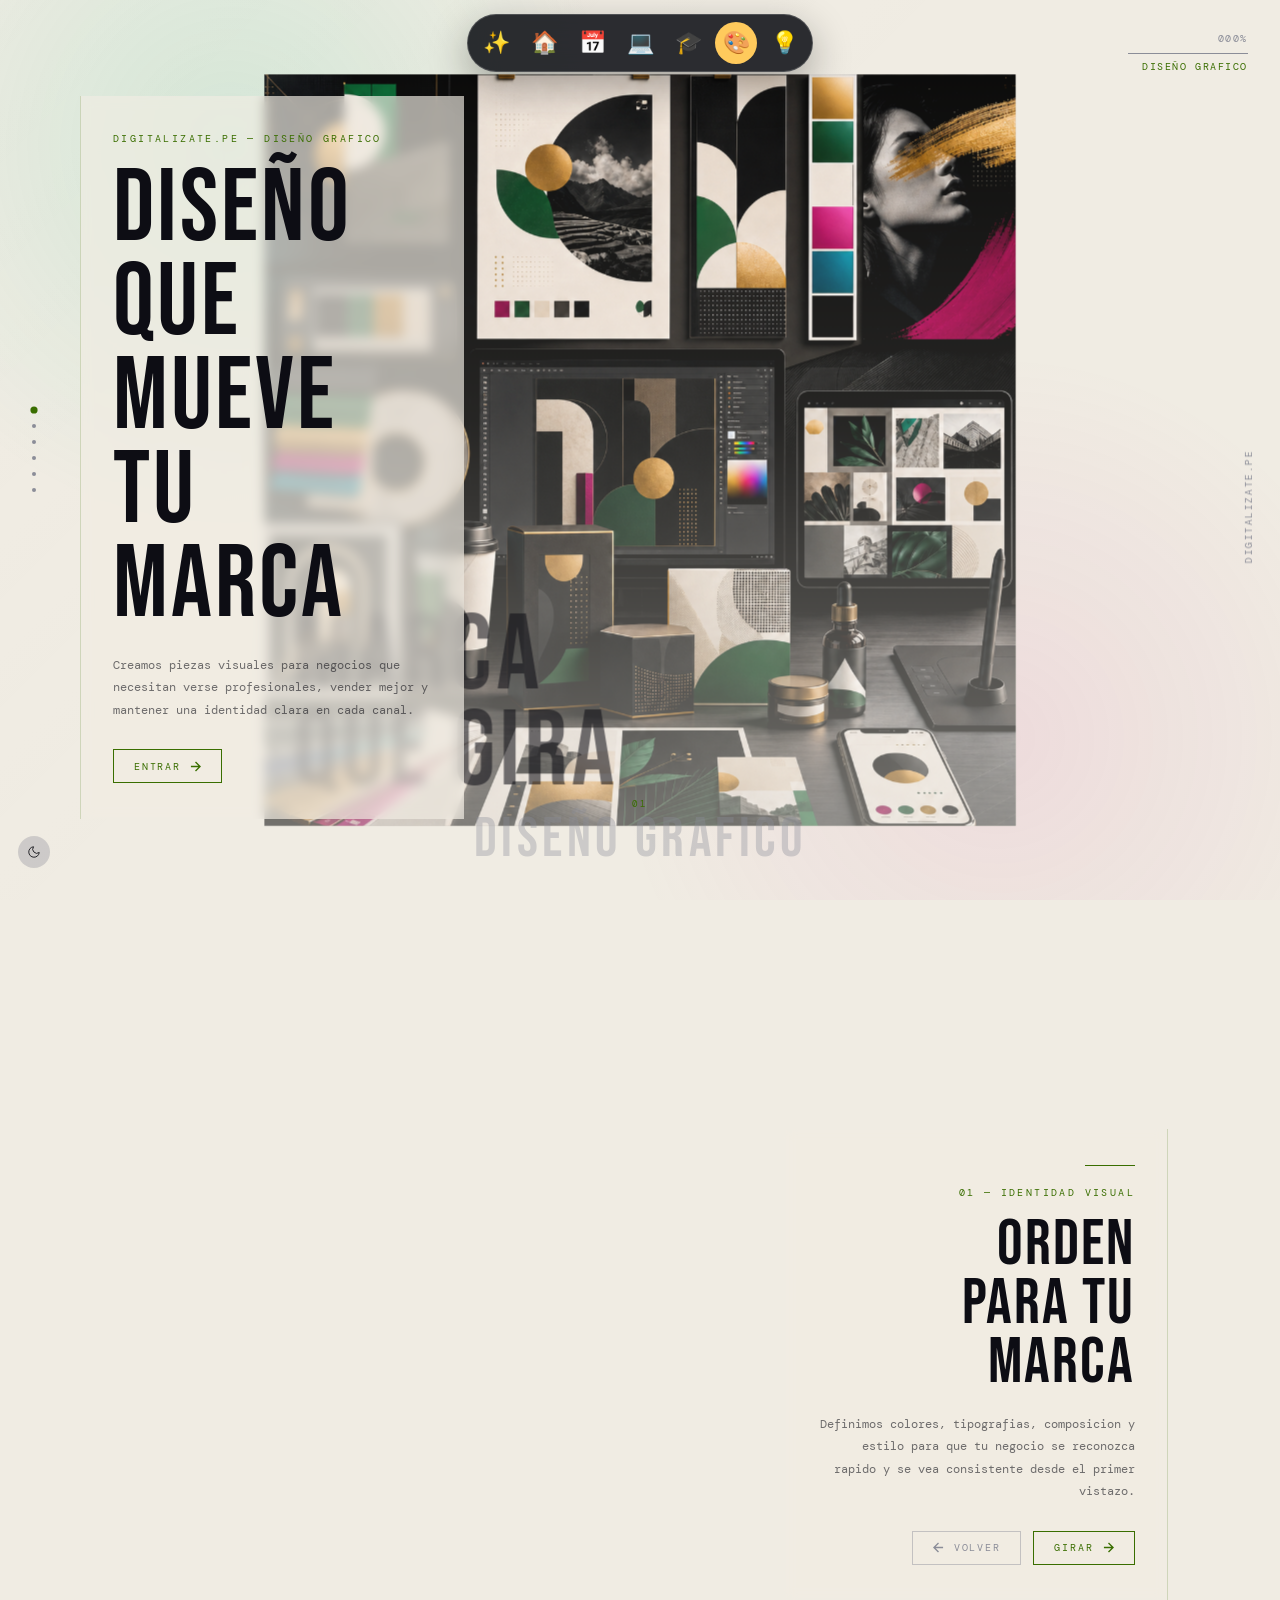
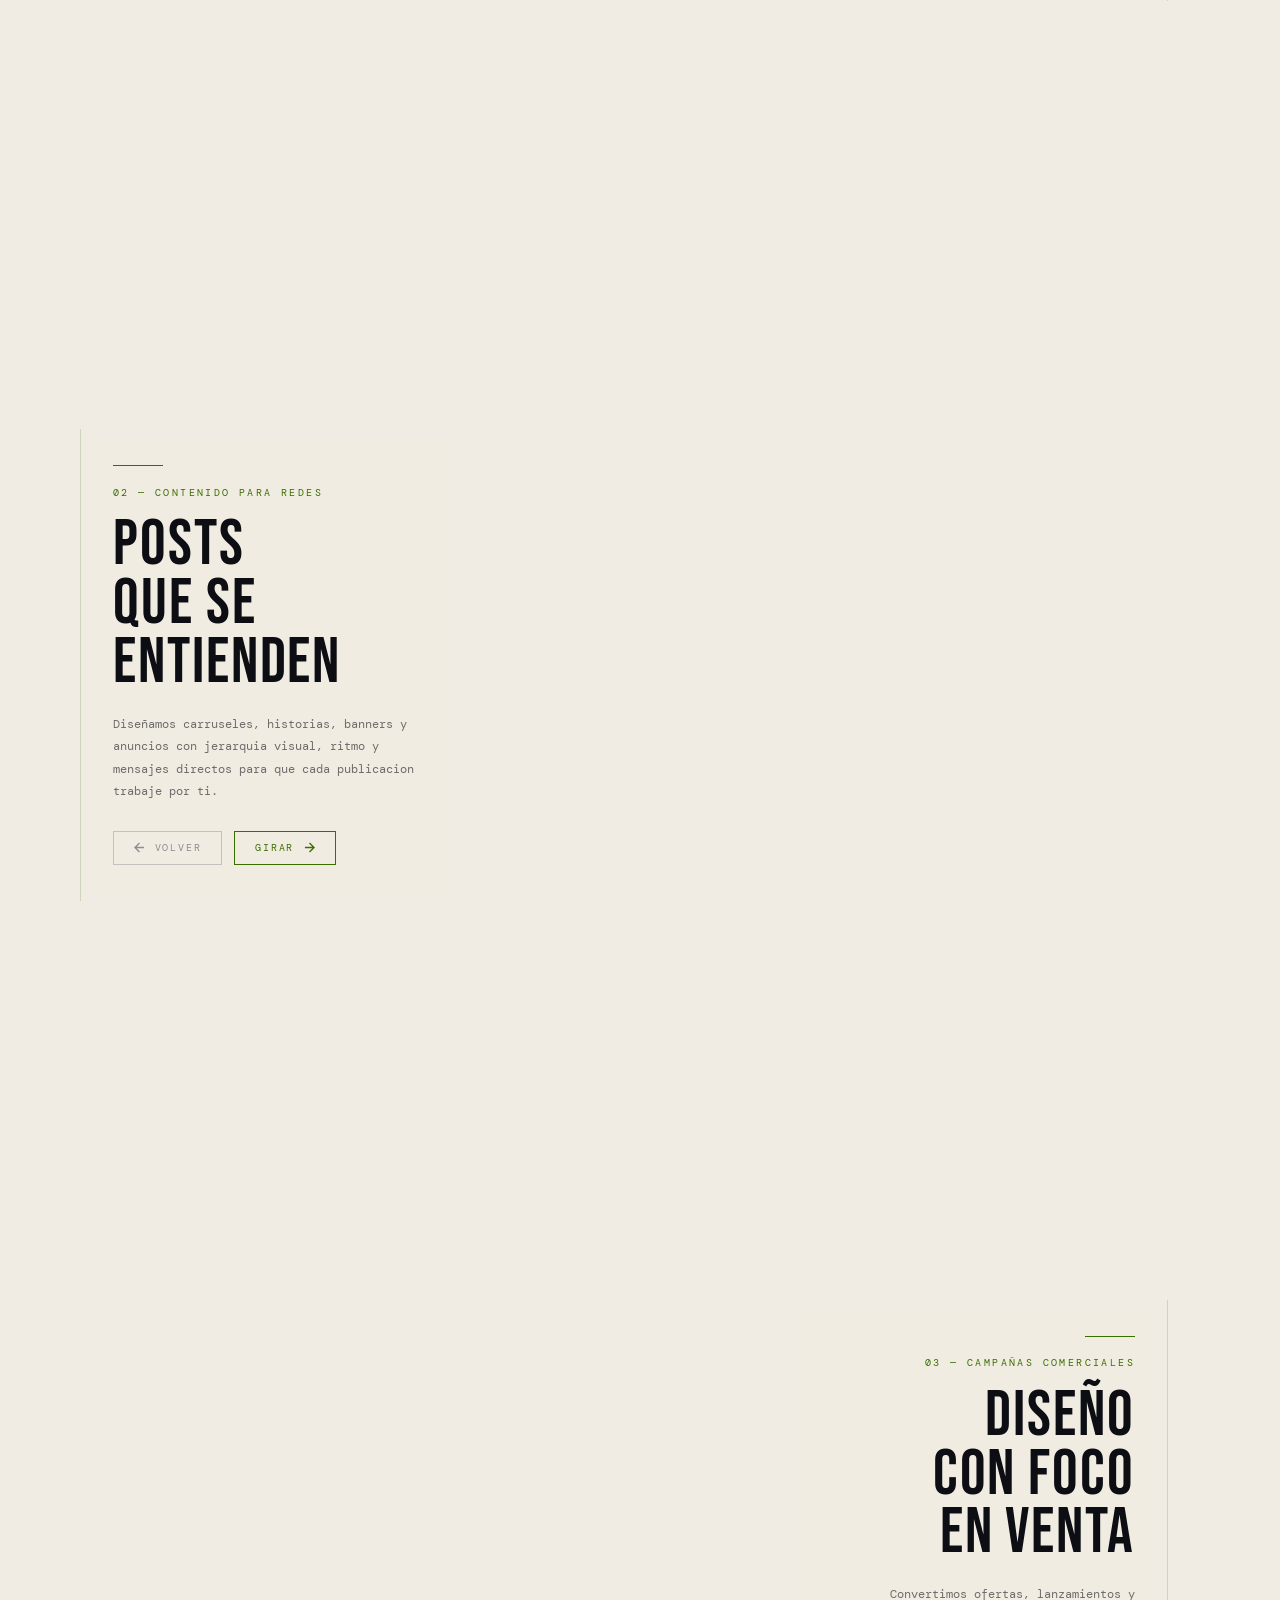
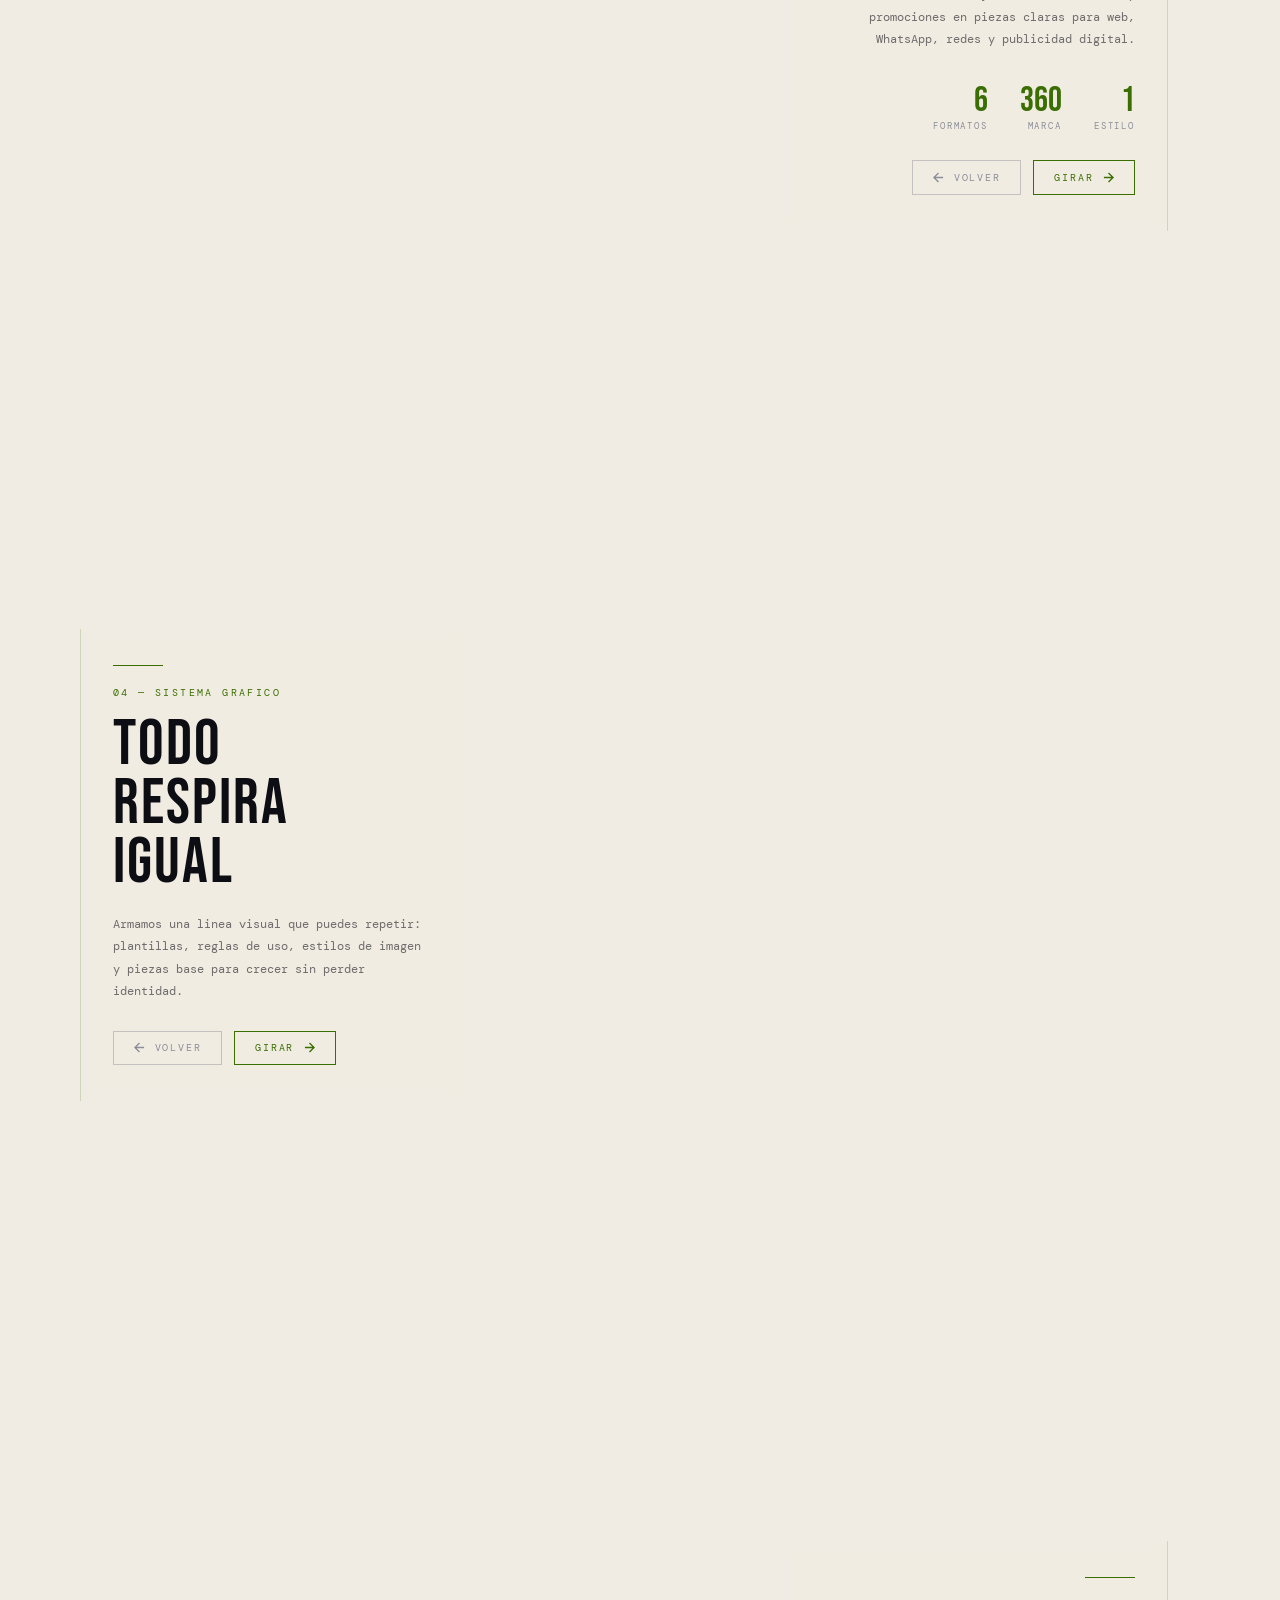
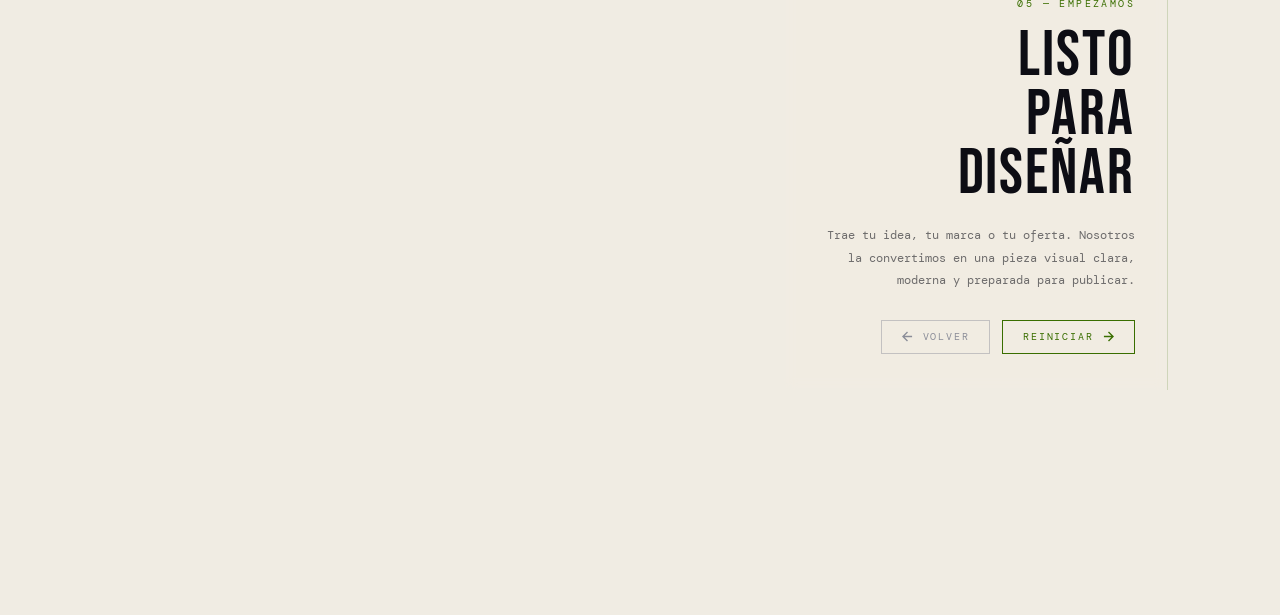
==== diseno-grafico/index.html @ 62a5ffc1 "Publicar sitio Digitalizate.pe" ====
<!doctype html>
<html lang="es" data-theme="dark">
<head>
  <meta charset="utf-8">
  <meta name="viewport" content="width=device-width, initial-scale=1">
  <title>Diseño grafico | Digitalizate.pe</title>
  <meta name="description" content="Diseño grafico para marcas, redes sociales, campañas y piezas comerciales de Digitalizate.pe.">
  <link rel="preconnect" href="https://fonts.googleapis.com">
  <link rel="preconnect" href="https://fonts.gstatic.com" crossorigin>
  <link href="https://fonts.googleapis.com/css2?family=Bebas+Neue&family=DM+Mono:wght@300;400;500&display=swap" rel="stylesheet">
  <style>
    *,
    *::before,
    *::after {
      box-sizing: border-box;
      margin: 0;
      padding: 0;
    }

    :root {
      color-scheme: dark;
      --dark-bg: #1c1814;
      --dark-fg: #ede8df;
      --dark-muted: #8a7b6e;
      --light-bg: #f0ece3;
      --light-fg: #0d0d14;
      --light-muted: #8b8d98;
      --accent-dark: #d4a84b;
      --accent-light: #3a6e00;
      --pulse: #25c389;
      --signal: #d84c9f;
      --bg: var(--dark-bg);
      --fg: var(--dark-fg);
      --muted: var(--dark-muted);
      --accent: var(--accent-dark);
      --font-display: "Bebas Neue", Impact, sans-serif;
      --font-mono: "DM Mono", monospace;
      --hairline: 1px;
      --ui-inset: 2rem;
      --card-bg: rgba(28, 24, 20, 0.84);
      --card-border: rgba(212, 168, 75, 0.25);
      --nav-x: calc(var(--ui-inset) + 0.125rem);
      --reveal-offset: 0.625rem;
      --reveal-duration: 0.5s;
      --z-ui: 10;
    }

    html {
      scroll-behavior: auto;
      color-scheme: dark;
    }

    body {
      min-width: 320px;
      background: var(--bg);
      color: var(--fg);
      font-family: var(--font-mono);
      overflow-x: hidden;
      transition: background 0.3s ease, color 0.3s ease;
    }

    body::before {
      content: "";
      position: fixed;
      inset: 0;
      z-index: -1;
      background:
        radial-gradient(circle at 18% 16%, rgba(37, 195, 137, 0.14), transparent 24rem),
        radial-gradient(circle at 78% 82%, rgba(216, 76, 159, 0.1), transparent 24rem),
        linear-gradient(135deg, rgba(255, 255, 255, 0.035), transparent 45%);
      pointer-events: none;
    }

    #scene {
      position: fixed;
      inset: 0;
      z-index: 0;
      display: flex;
      align-items: center;
      justify-content: center;
      perspective: 1100px;
      pointer-events: none;
    }

    #scroll_container {
      position: relative;
      z-index: 1;
    }

    section {
      min-height: 100vh;
      display: flex;
      align-items: center;
      padding: 6rem calc(5rem + var(--ui-inset)) 6rem 5rem;
    }

    #cube {
      --s: min(74vw, 74vh, 560px);
      width: var(--s);
      height: var(--s);
      position: relative;
      transform-style: preserve-3d;
      transform: rotateX(90deg) rotateY(0deg);
      will-change: transform;
    }

    .face {
      position: absolute;
      inset: 0;
      overflow: hidden;
      backface-visibility: hidden;
      background:
        repeating-linear-gradient(0deg, rgba(255, 255, 255, 0.035) 0, rgba(255, 255, 255, 0.035) 1px, transparent 1px, transparent 48px),
        repeating-linear-gradient(90deg, rgba(255, 255, 255, 0.035) 0, rgba(255, 255, 255, 0.035) 1px, transparent 1px, transparent 48px),
        #14100d;
    }

    .face img {
      position: absolute;
      inset: 0;
      width: 100%;
      height: 100%;
      object-fit: cover;
      display: block;
      transform: scale(1.035);
    }

    .face::after {
      content: attr(data-title);
      position: absolute;
      left: 1.4rem;
      bottom: 1.25rem;
      max-width: 70%;
      font-family: var(--font-display);
      font-size: clamp(2.2rem, 7vw, 5rem);
      line-height: 0.88;
      letter-spacing: 0.04em;
      color: rgba(237, 232, 223, 0.68);
      text-shadow: 0 0 2rem rgba(0, 0, 0, 0.65);
      white-space: pre-line;
    }

    .face::before {
      content: "";
      position: absolute;
      inset: 0;
      background: linear-gradient(180deg, transparent 24%, rgba(0, 0, 0, 0.22) 62%, rgba(0, 0, 0, 0.55));
      z-index: 1;
      pointer-events: none;
    }

    .face::after {
      z-index: 2;
    }

    .face[data-face="front"] { transform: translateZ(calc(var(--s) / 2)); }
    .face[data-face="back"] { transform: rotateY(180deg) translateZ(calc(var(--s) / 2)); }
    .face[data-face="right"] { transform: rotateY(90deg) translateZ(calc(var(--s) / 2)); }
    .face[data-face="left"] { transform: rotateY(-90deg) translateZ(calc(var(--s) / 2)); }
    .face[data-face="top"] { transform: rotateX(-90deg) translateZ(calc(var(--s) / 2)); }
    .face[data-face="bottom"] { transform: rotateX(90deg) translateZ(calc(var(--s) / 2)); }

    .face[data-i="0"] img { filter: saturate(1.08) contrast(1.06); }
    .face[data-i="1"] img { filter: hue-rotate(18deg) saturate(1.2) contrast(1.05); }
    .face[data-i="2"] img { filter: hue-rotate(95deg) saturate(1.05) contrast(1.12); }
    .face[data-i="3"] img { filter: hue-rotate(185deg) saturate(1.02) contrast(1.08); }
    .face[data-i="4"] img { filter: hue-rotate(286deg) saturate(1.15) contrast(1.04); }
    .face[data-i="5"] img { filter: grayscale(0.2) sepia(0.18) saturate(1.3) contrast(1.08); }

    #hud {
      position: fixed;
      top: var(--ui-inset);
      right: var(--ui-inset);
      z-index: var(--z-ui);
      text-align: right;
      font-size: 0.65rem;
      letter-spacing: 0.15em;
      color: var(--muted);
      text-transform: uppercase;
    }

    #hud .progress-bar {
      width: 7.5rem;
      height: var(--hairline);
      background: var(--muted);
      margin-block-start: 0.5rem;
      margin-inline-start: auto;
      position: relative;
      overflow: hidden;
    }

    #hud .progress-fill {
      position: absolute;
      inset-block: 0;
      inset-inline-start: 0;
      width: 0%;
      background: var(--accent);
      transition: width 0.1s linear;
    }

    #hud .scene-label {
      font-size: 0.6rem;
      color: var(--accent);
      margin-block-start: 0.4rem;
    }

    #scene_strip {
      position: fixed;
      left: var(--nav-x);
      top: 50%;
      translate: -50% -50%;
      z-index: var(--z-ui);
      display: flex;
      flex-direction: column;
      gap: 0.75rem;
    }

    .scene-dot {
      position: relative;
      display: block;
      width: 0.25rem;
      height: 0.25rem;
      border-radius: 50%;
      background: var(--muted);
      transition: background 0.3s, scale 0.3s;
      cursor: pointer;
    }

    .scene-dot::before {
      content: "";
      position: absolute;
      inset: -0.25rem;
    }

    .scene-dot.active {
      background: var(--accent);
      scale: 1.8;
    }

    #theme_toggle {
      position: fixed;
      bottom: var(--ui-inset);
      left: var(--nav-x);
      translate: -50% 0;
      z-index: var(--z-ui);
      width: 2rem;
      height: 2rem;
      border: none;
      background: color-mix(in srgb, var(--muted) 35%, transparent);
      border-radius: 50%;
      cursor: pointer;
      display: flex;
      align-items: center;
      justify-content: center;
      transition: background 0.3s;
    }

    #theme_toggle:hover {
      background: color-mix(in srgb, var(--muted) 55%, transparent);
    }

    #theme_toggle svg {
      width: 0.875rem;
      height: 0.875rem;
      position: absolute;
      transition: opacity 0.3s ease, rotate 0.3s ease;
      color: var(--accent);
    }

    #theme_toggle .icon-sun {
      opacity: 1;
      rotate: 0deg;
    }

    #theme_toggle .icon-moon {
      opacity: 0;
      rotate: 90deg;
    }

    #face_caption {
      position: fixed;
      bottom: var(--ui-inset);
      left: 50%;
      translate: -50% 0;
      z-index: var(--z-ui);
      text-align: center;
      pointer-events: none;
      user-select: none;
    }

    #face_caption_num {
      font-size: 0.58rem;
      letter-spacing: 0.28em;
      color: var(--accent);
      text-transform: uppercase;
      margin-block-end: 0.15rem;
    }

    #face_caption_name {
      font-family: var(--font-display);
      font-size: clamp(1.8rem, 5vw, 3.5rem);
      letter-spacing: 0.08em;
      color: var(--muted);
      opacity: 0.5;
      line-height: 1;
    }

    #credit {
      position: fixed;
      right: var(--ui-inset);
      top: 50%;
      transform: translateY(-50%) rotate(-90deg);
      transform-origin: right center;
      z-index: var(--z-ui);
      font-size: 0.65rem;
      letter-spacing: 0.15em;
      text-transform: uppercase;
    }

    #credit a {
      color: var(--muted);
      text-decoration: none;
    }

    .text-card {
      max-width: 24rem;
      padding: 2.25rem 2rem;
      background: var(--card-bg);
      border-left: var(--hairline) solid var(--card-border);
      backdrop-filter: blur(6px) saturate(120%);
      -webkit-backdrop-filter: blur(6px) saturate(120%);
      overflow: hidden;
      transition: background 0.3s ease, border-color 0.3s ease;
    }

    .text-card.right {
      margin-inline-start: auto;
      border-left: none;
      border-right: var(--hairline) solid var(--card-border);
      text-align: right;
    }

    .text-card.right .h-line {
      transform-origin: right;
      margin-inline-start: auto;
    }

    .tag {
      font-size: 0.6rem;
      letter-spacing: 0.25em;
      text-transform: uppercase;
      color: var(--accent);
      margin-block-end: 1.1rem;
    }

    h1,
    h2 {
      font-family: var(--font-display);
      font-weight: 400;
      letter-spacing: 0.03em;
      line-height: 0.92;
    }

    h1 {
      font-size: clamp(3rem, 8vw, 6.5rem);
    }

    h2 {
      font-size: clamp(2.2rem, 5vw, 4rem);
    }

    .body-text {
      font-size: 0.78rem;
      line-height: 1.8;
      color: color-mix(in srgb, var(--fg) 58%, transparent);
      margin-block-start: 1.25rem;
    }

    .stat-row {
      display: flex;
      gap: 2rem;
      margin-block-start: 2rem;
      flex-wrap: wrap;
    }

    .text-card.right .stat-row {
      justify-content: flex-end;
    }

    .stat {
      display: flex;
      flex-direction: column;
      gap: 0.15rem;
    }

    .stat-num {
      font-family: var(--font-display);
      font-size: 2.2rem;
      color: var(--accent);
      line-height: 1;
    }

    .stat-label {
      font-size: 0.58rem;
      letter-spacing: 0.2em;
      text-transform: uppercase;
      color: var(--muted);
    }

    .h-line {
      width: 3.125rem;
      height: var(--hairline);
      background: var(--accent);
      margin-block-end: 1.2rem;
      transform-origin: left;
    }

    .cta-row {
      display: flex;
      align-items: center;
      justify-content: flex-start;
      gap: 0.75rem;
      margin-block-start: 1.75rem;
      flex-wrap: wrap;
    }

    .text-card.right .cta-row {
      justify-content: flex-end;
    }

    .cta,
    .cta-back {
      display: inline-flex;
      align-items: center;
      gap: 0.6rem;
      padding: 0.6rem 1.25rem;
      font-family: var(--font-mono);
      font-size: 0.62rem;
      letter-spacing: 0.18em;
      text-transform: uppercase;
      text-decoration: none;
      cursor: pointer;
      transition: opacity var(--reveal-duration) ease 0.35s, translate var(--reveal-duration) ease 0.35s, background 0.2s, color 0.2s, border-color 0.2s;
    }

    .cta {
      border: var(--hairline) solid var(--accent);
      color: var(--accent);
    }

    .cta:hover {
      background: var(--accent);
      color: var(--bg);
    }

    .cta-back {
      border: var(--hairline) solid color-mix(in srgb, var(--muted) 45%, transparent);
      color: var(--muted);
    }

    .cta-back:hover {
      background: color-mix(in srgb, var(--muted) 12%, transparent);
      border-color: var(--muted);
      color: var(--fg);
    }

    .cta svg,
    .cta-back svg {
      width: 0.6875rem;
      height: 0.6875rem;
      flex: 0 0 auto;
    }

    .tag,
    h1,
    h2,
    .body-text,
    .stat-row,
    .cta,
    .cta-back {
      opacity: 0;
      translate: 0 var(--reveal-offset);
    }

    h1,
    h2 {
      translate: 0 1.125rem;
      transition: opacity var(--reveal-duration) ease 0.08s, translate var(--reveal-duration) ease 0.08s;
    }

    .tag {
      transition: opacity var(--reveal-duration) ease, translate var(--reveal-duration) ease;
    }

    .body-text {
      transition: opacity var(--reveal-duration) ease 0.2s, translate var(--reveal-duration) ease 0.2s;
    }

    .stat-row {
      transition: opacity var(--reveal-duration) ease 0.3s, translate var(--reveal-duration) ease 0.3s;
    }

    .h-line {
      opacity: 0;
      scale: 0 1;
      transition: opacity 0.4s ease, scale 0.4s ease;
    }

    .visible {
      opacity: 1;
      translate: 0 0;
    }

    .h-line.visible {
      opacity: 1;
      scale: 1 1;
    }

    :root[data-theme="light"] {
      color-scheme: light;
      --bg: var(--light-bg);
      --fg: var(--light-fg);
      --muted: var(--light-muted);
      --accent: var(--accent-light);
      --card-bg: rgba(240, 236, 227, 0.68);
      --card-border: rgba(58, 110, 0, 0.18);
    }

    :root[data-theme="light"] .face {
      background:
        repeating-linear-gradient(0deg, rgba(0, 0, 0, 0.05) 0, rgba(0, 0, 0, 0.05) 1px, transparent 1px, transparent 48px),
        repeating-linear-gradient(90deg, rgba(0, 0, 0, 0.05) 0, rgba(0, 0, 0, 0.05) 1px, transparent 1px, transparent 48px),
        #ddd8cf;
    }

    :root[data-theme="light"] .face::before {
      background: linear-gradient(180deg, rgba(240, 236, 227, 0.05), rgba(240, 236, 227, 0.16) 46%, rgba(240, 236, 227, 0.48));
    }

    :root[data-theme="light"] .face::after {
      color: rgba(13, 13, 20, 0.56);
      text-shadow: none;
    }

    :root[data-theme="light"] #theme_toggle svg {
      color: var(--fg);
    }

    :root[data-theme="light"] #theme_toggle .icon-sun {
      opacity: 0;
      rotate: -90deg;
    }

    :root[data-theme="light"] #theme_toggle .icon-moon {
      opacity: 1;
      rotate: 0deg;
    }

    :root[data-theme="light"] #face_caption_name {
      opacity: 0.35;
    }

    @media (max-width: 56.25em) {
      :root {
        --ui-inset: 1rem;
      }

      #hud {
        top: 1rem;
        right: 1rem;
      }

      #hud .progress-bar {
        width: 6rem;
      }

      #scene_strip {
        display: none;
      }

      #theme_toggle {
        bottom: 1rem;
        left: 1.25rem;
        translate: 0 0;
      }

      #face_caption {
        bottom: 1rem;
      }

      #credit {
        display: none;
      }

      #cube {
        --s: min(86vw, 58vh, 430px);
      }

      section {
        min-height: 150vh;
        align-items: flex-end;
        padding: 0 1.5rem 3.5rem;
      }

      #s0 {
        min-height: 100vh;
        align-items: center;
        padding: 4rem 1.5rem;
      }

      .text-card,
      .text-card.right {
        max-width: 100%;
        padding: 1.5rem 1.25rem;
      }

      .body-text {
        line-height: 1.55;
      }

      .stat-row {
        gap: 1.25rem;
        margin-block-start: 1.25rem;
      }

      .cta-row {
        margin-block-start: 1.25rem;
      }
    }
  </style>
  <link rel="stylesheet" href="../site-nav.css">
</head>
<body>
  <div id="scene" aria-hidden="true">
    <div id="cube">
      <div class="face" data-face="top" data-i="0" data-title="MARCA&#10;QUE GIRA"><img src="assets/cube-design.png" alt="" loading="eager" fetchpriority="high" decoding="async"></div>
      <div class="face" data-face="front" data-i="1" data-title="PIEZAS&#10;QUE VENDEN"><img src="assets/cube-design.png" alt="" loading="lazy" decoding="async"></div>
      <div class="face" data-face="right" data-i="2" data-title="REDES&#10;CON RITMO"><img src="assets/cube-design.png" alt="" loading="lazy" decoding="async"></div>
      <div class="face" data-face="back" data-i="3" data-title="IDENTIDAD&#10;VISUAL"><img src="assets/cube-design.png" alt="" loading="lazy" decoding="async"></div>
      <div class="face" data-face="left" data-i="4" data-title="CAMPAÑAS&#10;CLARAS"><img src="assets/cube-design.png" alt="" loading="lazy" decoding="async"></div>
      <div class="face" data-face="bottom" data-i="5" data-title="LISTO&#10;PARA LANZAR"><img src="assets/cube-design.png" alt="" loading="lazy" decoding="async"></div>
    </div>
  </div>

  <div id="hud">
    <div id="hud_pct">000%</div>
    <div class="progress-bar"><div class="progress-fill" id="prog_fill"></div></div>
    <div class="scene-label" id="scene_name">DISEÑO GRAFICO</div>
  </div>

  <button id="theme_toggle" aria-label="Cambiar modo claro u oscuro">
    <svg class="icon-sun" viewBox="0 0 24 24" fill="none" stroke="currentColor" stroke-width="1.5" aria-hidden="true">
      <circle cx="12" cy="12" r="4"></circle>
      <path d="M12 2v2M12 20v2M4.93 4.93l1.41 1.41M17.66 17.66l1.41 1.41M2 12h2M20 12h2M4.93 19.07l1.41-1.41M17.66 6.34l1.41-1.41"></path>
    </svg>
    <svg class="icon-moon" viewBox="0 0 24 24" fill="none" stroke="currentColor" stroke-width="1.5" aria-hidden="true">
      <path d="M21 12.79A9 9 0 1 1 11.21 3a7 7 0 0 0 9.79 9.79z"></path>
    </svg>
  </button>

  <nav id="scene_strip" aria-label="Secciones">
    <a href="#s0" class="scene-dot active" aria-label="Inicio"></a>
    <a href="#s1" class="scene-dot" aria-label="Marcas"></a>
    <a href="#s2" class="scene-dot" aria-label="Redes"></a>
    <a href="#s3" class="scene-dot" aria-label="Campañas"></a>
    <a href="#s4" class="scene-dot" aria-label="Sistema"></a>
    <a href="#s5" class="scene-dot" aria-label="Contacto"></a>
  </nav>

  <div id="face_caption">
    <div id="face_caption_num">01</div>
    <div id="face_caption_name">DISEÑO GRAFICO</div>
  </div>

  <main id="scroll_container">
    <section id="s0">
      <div class="text-card">
        <div class="tag">Digitalizate.pe — Diseño grafico</div>
        <h1>DISEÑO<br>QUE MUEVE<br>TU MARCA</h1>
        <p class="body-text">Creamos piezas visuales para negocios que necesitan verse profesionales, vender mejor y mantener una identidad clara en cada canal.</p>
        <div class="cta-row">
          <a class="cta" href="#s1">Entrar
            <svg viewBox="0 0 12 12" fill="none" stroke="currentColor" stroke-width="1.5" aria-hidden="true"><path d="M1 6h10M6 1l5 5-5 5"></path></svg>
          </a>
        </div>
      </div>
    </section>

    <section id="s1">
      <div class="text-card right">
        <div class="h-line"></div>
        <div class="tag">01 — Identidad visual</div>
        <h2>ORDEN<br>PARA TU<br>MARCA</h2>
        <p class="body-text">Definimos colores, tipografias, composicion y estilo para que tu negocio se reconozca rapido y se vea consistente desde el primer vistazo.</p>
        <div class="cta-row">
          <a class="cta-back" href="#s0">
            <svg viewBox="0 0 12 12" fill="none" stroke="currentColor" stroke-width="1.5" aria-hidden="true"><path d="M11 6H1M6 11L1 6l5-5"></path></svg>Volver
          </a>
          <a class="cta" href="#s2">Girar
            <svg viewBox="0 0 12 12" fill="none" stroke="currentColor" stroke-width="1.5" aria-hidden="true"><path d="M1 6h10M6 1l5 5-5 5"></path></svg>
          </a>
        </div>
      </div>
    </section>

    <section id="s2">
      <div class="text-card">
        <div class="h-line"></div>
        <div class="tag">02 — Contenido para redes</div>
        <h2>POSTS<br>QUE SE<br>ENTIENDEN</h2>
        <p class="body-text">Diseñamos carruseles, historias, banners y anuncios con jerarquia visual, ritmo y mensajes directos para que cada publicacion trabaje por ti.</p>
        <div class="cta-row">
          <a class="cta-back" href="#s1">
            <svg viewBox="0 0 12 12" fill="none" stroke="currentColor" stroke-width="1.5" aria-hidden="true"><path d="M11 6H1M6 11L1 6l5-5"></path></svg>Volver
          </a>
          <a class="cta" href="#s3">Girar
            <svg viewBox="0 0 12 12" fill="none" stroke="currentColor" stroke-width="1.5" aria-hidden="true"><path d="M1 6h10M6 1l5 5-5 5"></path></svg>
          </a>
        </div>
      </div>
    </section>

    <section id="s3">
      <div class="text-card right">
        <div class="h-line"></div>
        <div class="tag">03 — Campañas comerciales</div>
        <h2>DISEÑO<br>CON FOCO<br>EN VENTA</h2>
        <p class="body-text">Convertimos ofertas, lanzamientos y promociones en piezas claras para web, WhatsApp, redes y publicidad digital.</p>
        <div class="stat-row">
          <div class="stat"><span class="stat-num">6</span><span class="stat-label">Formatos</span></div>
          <div class="stat"><span class="stat-num">360</span><span class="stat-label">Marca</span></div>
          <div class="stat"><span class="stat-num">1</span><span class="stat-label">Estilo</span></div>
        </div>
        <div class="cta-row">
          <a class="cta-back" href="#s2">
            <svg viewBox="0 0 12 12" fill="none" stroke="currentColor" stroke-width="1.5" aria-hidden="true"><path d="M11 6H1M6 11L1 6l5-5"></path></svg>Volver
          </a>
          <a class="cta" href="#s4">Girar
            <svg viewBox="0 0 12 12" fill="none" stroke="currentColor" stroke-width="1.5" aria-hidden="true"><path d="M1 6h10M6 1l5 5-5 5"></path></svg>
          </a>
        </div>
      </div>
    </section>

    <section id="s4">
      <div class="text-card">
        <div class="h-line"></div>
        <div class="tag">04 — Sistema grafico</div>
        <h2>TODO<br>RESPIRA<br>IGUAL</h2>
        <p class="body-text">Armamos una linea visual que puedes repetir: plantillas, reglas de uso, estilos de imagen y piezas base para crecer sin perder identidad.</p>
        <div class="cta-row">
          <a class="cta-back" href="#s3">
            <svg viewBox="0 0 12 12" fill="none" stroke="currentColor" stroke-width="1.5" aria-hidden="true"><path d="M11 6H1M6 11L1 6l5-5"></path></svg>Volver
          </a>
          <a class="cta" href="#s5">Girar
            <svg viewBox="0 0 12 12" fill="none" stroke="currentColor" stroke-width="1.5" aria-hidden="true"><path d="M1 6h10M6 1l5 5-5 5"></path></svg>
          </a>
        </div>
      </div>
    </section>

    <section id="s5">
      <div class="text-card right">
        <div class="h-line"></div>
        <div class="tag">05 — Empezamos</div>
        <h2>LISTO<br>PARA<br>DISEÑAR</h2>
        <p class="body-text">Trae tu idea, tu marca o tu oferta. Nosotros la convertimos en una pieza visual clara, moderna y preparada para publicar.</p>
        <div class="cta-row">
          <a class="cta-back" href="#s4">
            <svg viewBox="0 0 12 12" fill="none" stroke="currentColor" stroke-width="1.5" aria-hidden="true"><path d="M11 6H1M6 11L1 6l5-5"></path></svg>Volver
          </a>
          <a class="cta" href="#s0">Reiniciar
            <svg viewBox="0 0 12 12" fill="none" stroke="currentColor" stroke-width="1.5" aria-hidden="true"><path d="M1 6h10M6 1l5 5-5 5"></path></svg>
          </a>
        </div>
      </div>
    </section>
  </main>

  <div id="credit"><a href="https://digitalizate.pe/" target="_blank" rel="noopener">Digitalizate.pe</a></div>

  <script>
    const FACE_NAMES = [
      "DISEÑO GRAFICO",
      "IDENTIDAD",
      "REDES",
      "CAMPAÑAS",
      "SISTEMA",
      "LANZAMIENTO"
    ];

    const N = FACE_NAMES.length;
    const STOPS = [
      { rx: 90, ry: 0 },
      { rx: 0, ry: 0 },
      { rx: 0, ry: -90 },
      { rx: 0, ry: -180 },
      { rx: 0, ry: -270 },
      { rx: -90, ry: -360 }
    ];

    const dom = {
      cube: document.getElementById("cube"),
      scrollEl: document.getElementById("scroll_container"),
      strip: document.getElementById("scene_strip"),
      hudPct: document.getElementById("hud_pct"),
      progFill: document.getElementById("prog_fill"),
      sceneName: document.getElementById("scene_name"),
      captionNum: document.getElementById("face_caption_num"),
      captionName: document.getElementById("face_caption_name"),
      themeToggle: document.getElementById("theme_toggle")
    };

    const sceneDots = [...document.querySelectorAll(".scene-dot")];
    const sections = [...document.querySelectorAll("#scroll_container section")];
    let lastFaceIdx = -1;
    let sectionTops = [];
    let maxScroll = 1;
    let lastScrollHeight = 0;
    let lastInnerHeight = 0;
    let tgt = 0;
    let smooth = 0;
    let velocity = 0;
    let lastNow = performance.now();
    let anchorAnim = null;
    const mqSmall = window.matchMedia("(max-width: 56.25em)");

    const easeIO = (t) => (t < 0.5 ? 2 * t * t : -1 + (4 - 2 * t) * t);

    function buildSectionTops() {
      sectionTops = sections.map((s) => s.getBoundingClientRect().top + window.scrollY);
    }

    function sectionIndexFromScroll(y) {
      const mid = y + innerHeight * 0.5;
      let idx = 0;
      for (let i = 0; i < sectionTops.length; i++) {
        if (mid >= sectionTops[i]) idx = i;
      }
      return Math.min(idx, N - 1);
    }

    function resize() {
      const h = document.documentElement.scrollHeight;
      const vh = innerHeight;
      if (h === lastScrollHeight && vh === lastInnerHeight) return;
      lastScrollHeight = h;
      lastInnerHeight = vh;
      maxScroll = Math.max(1, h - vh);
      buildSectionTops();
    }

    function updateHUD(s) {
      const p = Math.round(s * 100);
      const si = sectionIndexFromScroll(window.scrollY);
      dom.hudPct.textContent = String(p).padStart(3, "0") + "%";
      dom.progFill.style.width = `${p}%`;
      if (si !== lastFaceIdx) {
        lastFaceIdx = si;
        const name = FACE_NAMES[si] ?? "";
        dom.sceneName.textContent = name;
        dom.captionNum.textContent = String(si + 1).padStart(2, "0");
        dom.captionName.textContent = name;
        sceneDots.forEach((d, i) => d.classList.toggle("active", i === si));
      }
    }

    function setCubeTransform(s) {
      const t = s * (N - 1);
      const i = Math.min(Math.floor(t), N - 2);
      const f = easeIO(t - i);
      const a = STOPS[i];
      const b = STOPS[i + 1];
      const rx = a.rx + (b.rx - a.rx) * f;
      const ry = a.ry + (b.ry - a.ry) * f;
      dom.cube.style.transform = `rotateX(${rx}deg) rotateY(${ry}deg)`;
    }

    function stopAnchorAnim() {
      if (anchorAnim) {
        cancelAnimationFrame(anchorAnim);
        anchorAnim = null;
      }
    }

    const dynamicFriction = (v) => (Math.abs(v) > 200 ? 0.8 : 0.9);

    function frame(now) {
      requestAnimationFrame(frame);
      if (document.hidden) {
        lastNow = now;
        return;
      }

      const dt = Math.min((now - lastNow) / 1000, 0.05);
      lastNow = now;
      velocity *= Math.pow(dynamicFriction(velocity), dt * 60);
      if (Math.abs(velocity) < 0.01) velocity = 0;

      if (Math.abs(velocity) > 0.2) {
        const next = Math.max(0, Math.min(window.scrollY + velocity * 0.1, maxScroll));
        window.scrollTo(0, next);
        tgt = next / maxScroll;
      }

      smooth += (tgt - smooth) * (1 - Math.exp(-dt * 8));
      smooth = Math.max(0, Math.min(1, smooth));
      updateHUD(smooth);
      setCubeTransform(smooth);
    }

    const mq = window.matchMedia("(prefers-color-scheme: dark)");
    const getSystemTheme = () => (mq.matches ? "dark" : "light");

    function applyTheme(theme) {
      document.documentElement.setAttribute("data-theme", theme);
      document.documentElement.style.colorScheme = theme;
    }

    applyTheme(getSystemTheme());
    mq.addEventListener("change", (e) => applyTheme(e.matches ? "dark" : "light"));
    dom.themeToggle.addEventListener("click", () => {
      const cur = document.documentElement.getAttribute("data-theme") || getSystemTheme();
      applyTheme(cur === "dark" ? "light" : "dark");
    });

    window.addEventListener("resize", () => {
      resize();
      tgt = maxScroll > 0 ? window.scrollY / maxScroll : 0;
      smooth = tgt;
    });

    const ro = new ResizeObserver(() => {
      requestAnimationFrame(() => {
        resize();
        tgt = maxScroll > 0 ? window.scrollY / maxScroll : 0;
        smooth = tgt;
      });
    });

    ro.observe(document.documentElement);

    window.addEventListener("scroll", () => {
      tgt = maxScroll > 0 ? window.scrollY / maxScroll : 0;
      tgt = Math.max(0, Math.min(1, tgt));
    }, { passive: true });

    window.addEventListener("wheel", (e) => {
      e.preventDefault();
      const linePx = 16;
      const pagePx = innerHeight * 0.9;
      const delta = e.deltaMode === 1 ? e.deltaY * linePx : e.deltaMode === 2 ? e.deltaY * pagePx : e.deltaY;
      if (Math.abs(delta) < 5) return;
      stopAnchorAnim();
      velocity += delta;
      velocity = Math.max(-600, Math.min(600, velocity));
    }, { passive: false });

    const revealEls = [...document.querySelectorAll(".tag, h1, h2, .body-text, .stat-row, .cta, .cta-back, .h-line")];
    const io = new IntersectionObserver((entries) => {
      entries.forEach((entry) => {
        if (entry.isIntersecting) {
          entry.target.classList.add("visible");
          io.unobserve(entry.target);
        }
      });
    }, { threshold: 0.1 });
    revealEls.forEach((el) => io.observe(el));

    const easeInOutCubic = (t) => t < 0.5 ? 4 * t * t * t : 1 - Math.pow(-2 * t + 2, 3) / 2;

    function smoothScrollToY(targetY, duration = 900) {
      stopAnchorAnim();
      velocity = 0;
      const startY = window.scrollY;
      const diff = targetY - startY;
      const start = performance.now();
      const tick = (now) => {
        const p = Math.min(1, (now - start) / duration);
        const y = startY + diff * easeInOutCubic(p);
        window.scrollTo(0, y);
        tgt = y / maxScroll;
        smooth = tgt;
        if (p < 1) {
          anchorAnim = requestAnimationFrame(tick);
        } else {
          anchorAnim = null;
        }
      };
      anchorAnim = requestAnimationFrame(tick);
    }

    window.addEventListener("touchstart", stopAnchorAnim, { passive: true });
    window.addEventListener("mousedown", stopAnchorAnim, { passive: true });
    window.addEventListener("keydown", stopAnchorAnim);

    document.addEventListener("click", (e) => {
      const a = e.target.closest('a[href^="#s"]');
      if (!a) return;
      const target = document.querySelector(a.getAttribute("href"));
      if (!target) return;
      e.preventDefault();
      const isHero = a.getAttribute("href") === "#s0";
      const idx = sections.indexOf(target);
      const baseY = idx >= 0 ? sectionTops[idx] : target.getBoundingClientRect().top + window.scrollY;
      const extraOffset = mqSmall.matches && !isHero ? Math.max(0, target.offsetHeight - innerHeight) : 0;
      smoothScrollToY(Math.max(0, baseY + extraOffset));
    });

    resize();
    requestAnimationFrame(frame);
  </script>
  <script defer src="../site-nav.js"></script>
</body>
</html>
---- site-nav.css ----
.digitalizate-nav,
.digitalizate-nav * {
  box-sizing: border-box;
}

html {
  -webkit-text-size-adjust: 100%;
  text-size-adjust: 100%;
}

img,
video,
canvas {
  max-width: 100%;
}

input,
select,
textarea,
button {
  max-width: 100%;
}

.digitalizate-nav {
  position: fixed;
  top: 14px;
  left: 50%;
  z-index: 2147483000;
  display: flex;
  align-items: center;
  gap: 6px;
  max-width: calc(100vw - 24px);
  padding: 7px;
  overflow-x: auto;
  border: 1px solid rgba(255, 255, 255, 0.18);
  border-radius: 999px;
  background: rgba(5, 8, 14, 0.84);
  box-shadow: 0 14px 40px rgba(0, 0, 0, 0.32);
  backdrop-filter: blur(18px);
  transform: translateX(-50%);
  scrollbar-width: none;
}

.digitalizate-nav::-webkit-scrollbar {
  display: none;
}

.digitalizate-nav a {
  flex: 0 0 auto;
  display: grid;
  width: 42px;
  height: 42px;
  padding: 0;
  place-items: center;
  border-radius: 999px;
  color: #fff;
  font: 22px/1 "Segoe UI Emoji", "Apple Color Emoji", sans-serif;
  text-decoration: none;
  transition: color 160ms ease, background 160ms ease, transform 160ms ease;
}

.digitalizate-nav a:hover,
.digitalizate-nav a:focus-visible {
  color: #071019;
  background: #7fffd4;
  outline: none;
  transform: translateY(-1px);
}

.digitalizate-nav a[aria-current="page"] {
  color: #071019;
  background: #ffca5c;
}

.digitalizate-nav__brand {
  color: #7fffd4 !important;
}

@media (max-width: 720px) {
  .digitalizate-nav {
    position: fixed;
    top: auto;
    right: auto;
    bottom: max(8px, env(safe-area-inset-bottom));
    left: 50%;
    width: calc(100vw - 20px);
    justify-content: center;
    gap: 3px;
    padding: 6px;
    overflow: visible;
    border-radius: 18px;
    transform: translateX(-50%);
  }

  .digitalizate-nav a {
    width: clamp(34px, 10.5vw, 42px);
    height: clamp(34px, 10.5vw, 42px);
    font-size: clamp(18px, 5.5vw, 22px);
  }

  body:has(.site-foot),
  body:has(.store-toolbar),
  body:has(.main-layout),
  body:has(.shell) {
    padding-bottom: calc(82px + env(safe-area-inset-bottom));
  }

  .store-toolbar,
  .top-header,
  .site-top {
    scroll-margin-top: 12px;
  }
}

@media (max-width: 360px) {
  .digitalizate-nav {
    width: calc(100vw - 12px);
    gap: 2px;
    padding: 5px;
  }

  .digitalizate-nav a {
    width: 34px;
    height: 34px;
    font-size: 18px;
  }
}
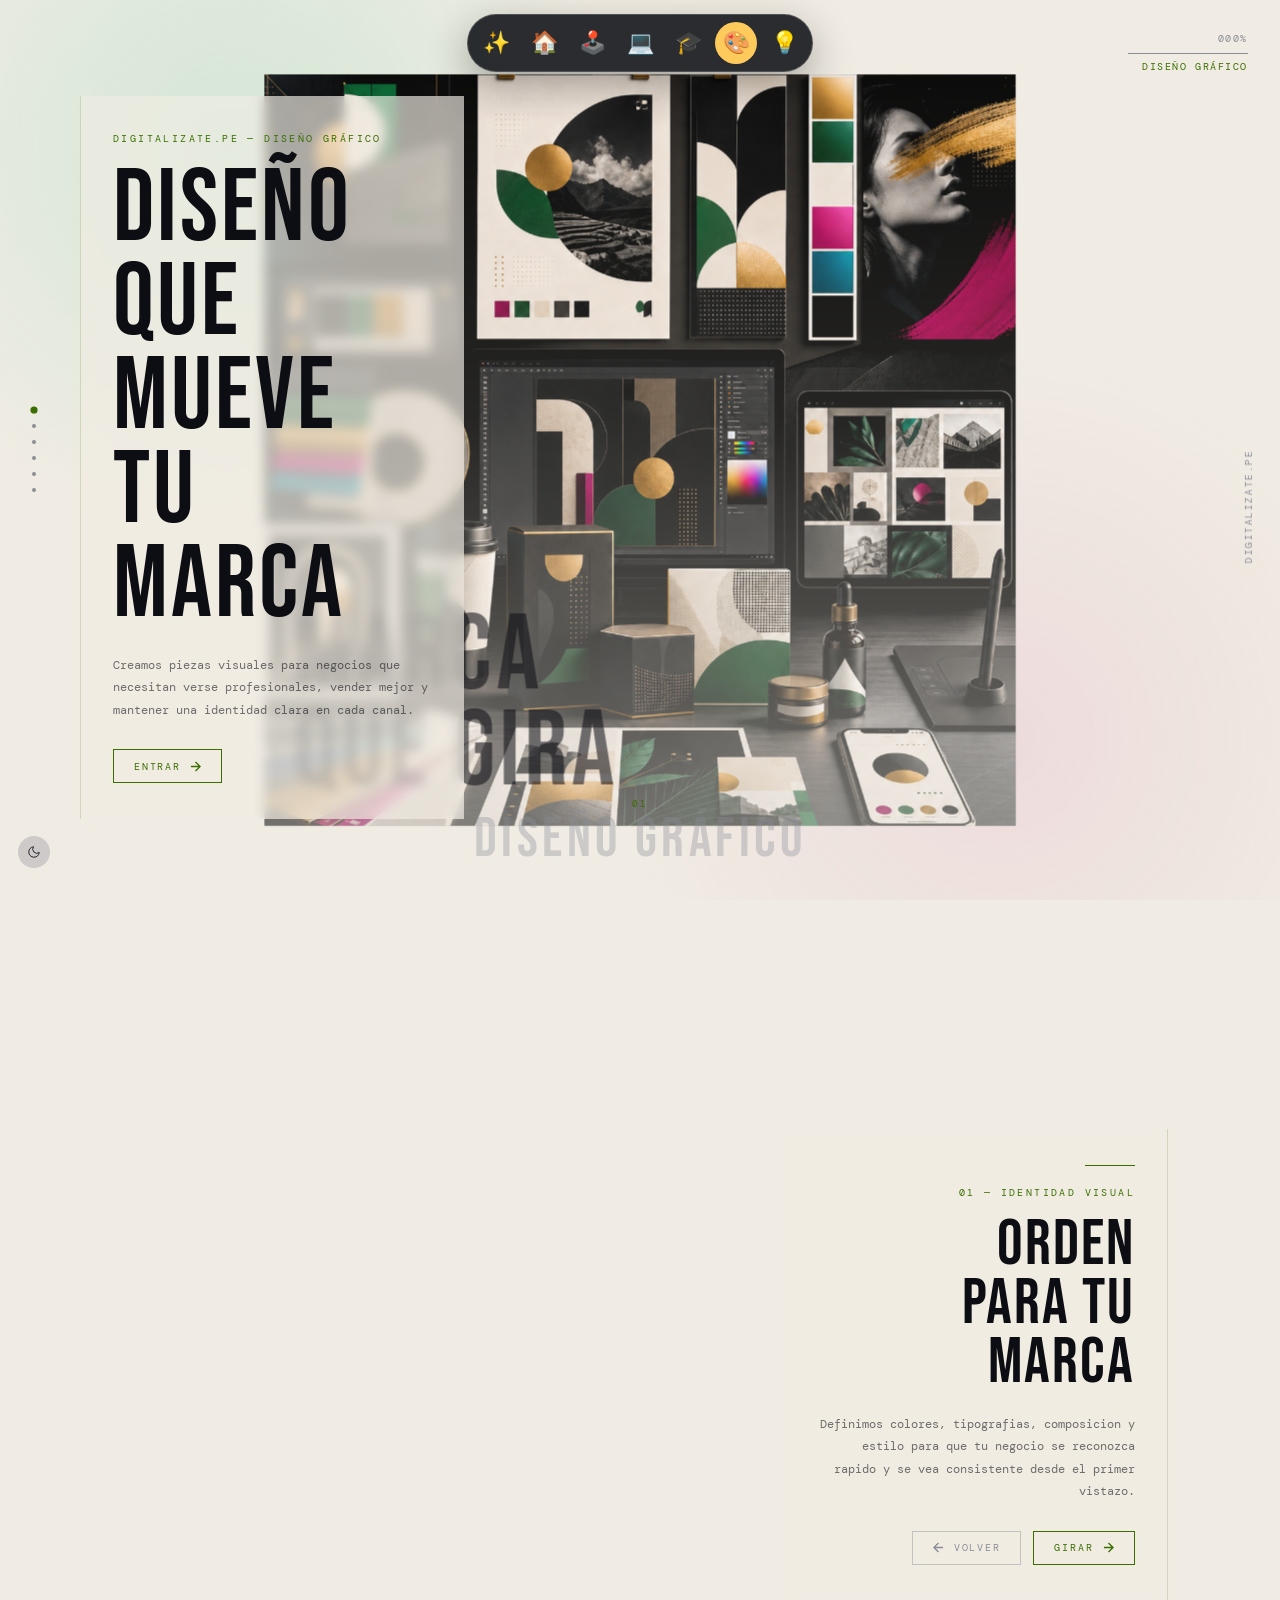
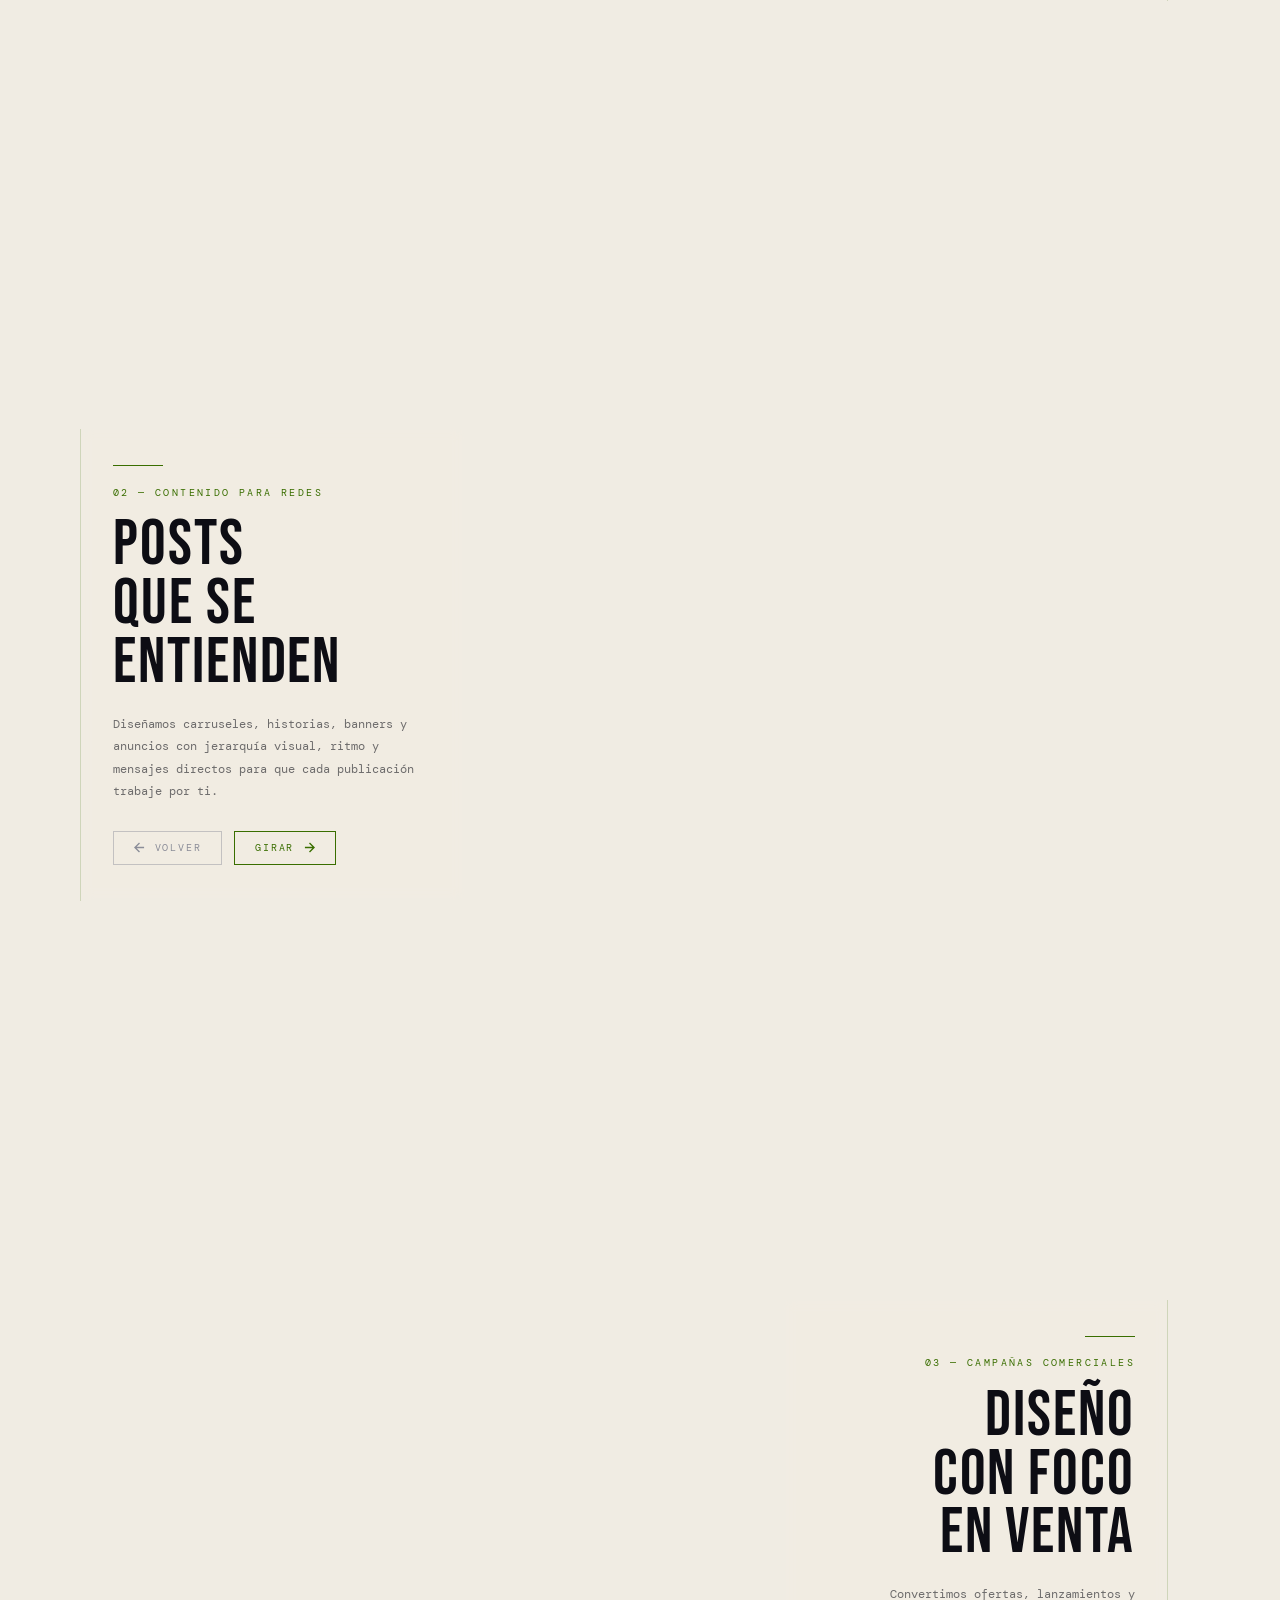
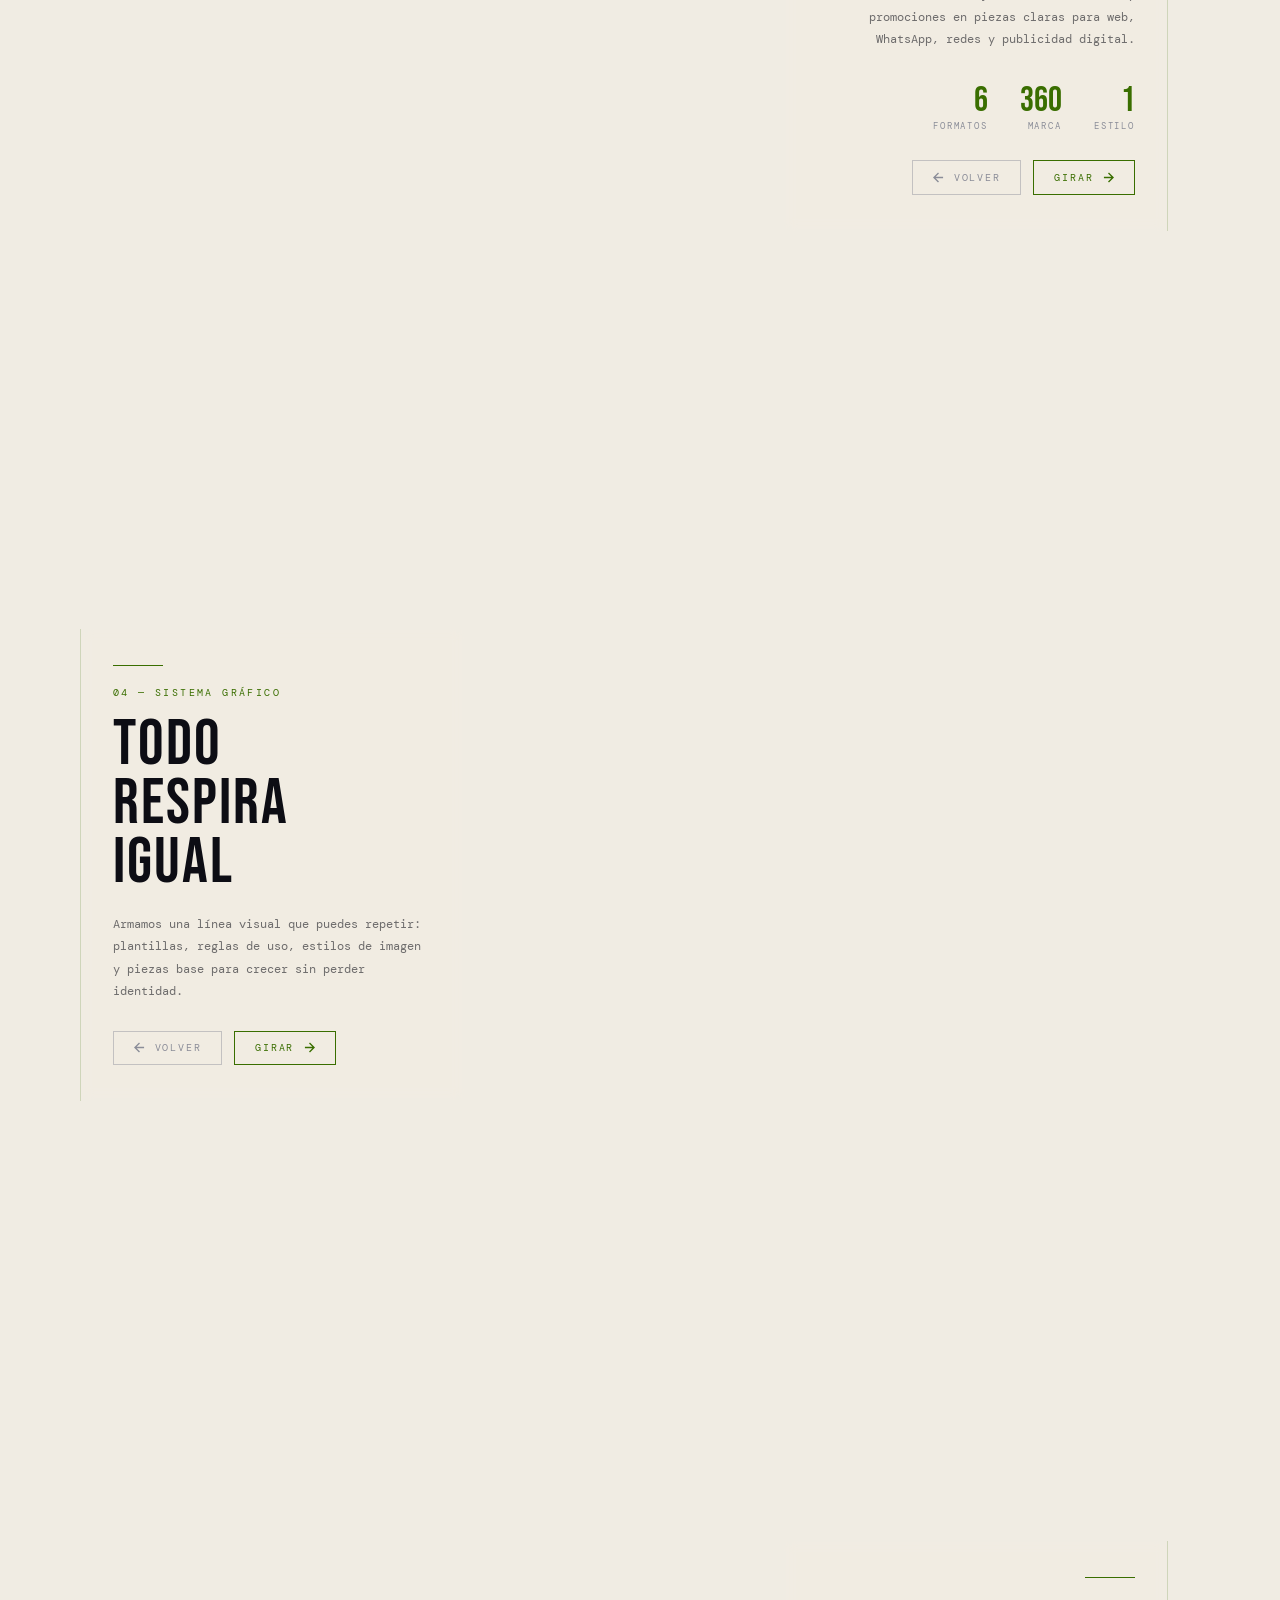
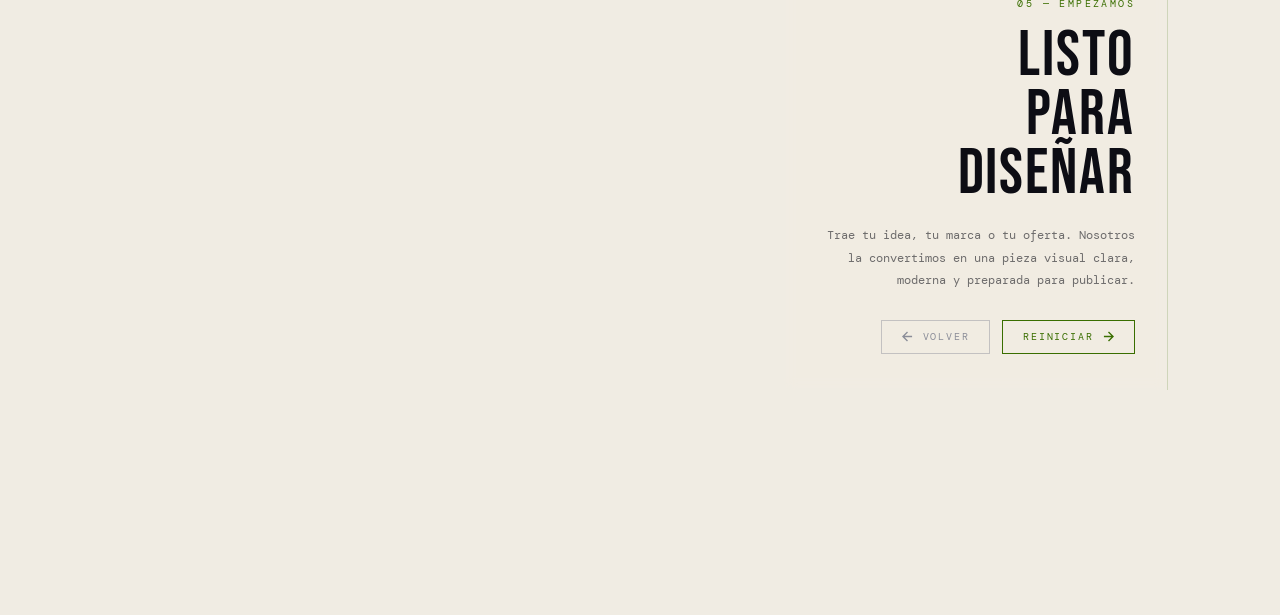
==== commit 2b296751: "Corregir ortografia del sitio" ====
--- a/diseno-grafico/index.html
+++ b/diseno-grafico/index.html
@@ -3,8 +3,8 @@
 <head>
   <meta charset="utf-8">
   <meta name="viewport" content="width=device-width, initial-scale=1">
-  <title>Diseño grafico | Digitalizate.pe</title>
-  <meta name="description" content="Diseño grafico para marcas, redes sociales, campañas y piezas comerciales de Digitalizate.pe.">
+  <title>Diseño gráfico | Digitalizate.pe</title>
+  <meta name="description" content="Diseño gráfico para marcas, redes sociales, campañas y piezas comerciales de Digitalizate.pe.">
   <link rel="preconnect" href="https://fonts.googleapis.com">
   <link rel="preconnect" href="https://fonts.gstatic.com" crossorigin>
   <link href="https://fonts.googleapis.com/css2?family=Bebas+Neue&family=DM+Mono:wght@300;400;500&display=swap" rel="stylesheet">
@@ -645,7 +645,7 @@
   <div id="hud">
     <div id="hud_pct">000%</div>
     <div class="progress-bar"><div class="progress-fill" id="prog_fill"></div></div>
-    <div class="scene-label" id="scene_name">DISEÑO GRAFICO</div>
+    <div class="scene-label" id="scene_name">DISEÑO GRÁFICO</div>
   </div>
 
   <button id="theme_toggle" aria-label="Cambiar modo claro u oscuro">
@@ -669,13 +669,13 @@
 
   <div id="face_caption">
     <div id="face_caption_num">01</div>
-    <div id="face_caption_name">DISEÑO GRAFICO</div>
+    <div id="face_caption_name">DISEÑO GRÁFICO</div>
   </div>
 
   <main id="scroll_container">
     <section id="s0">
       <div class="text-card">
-        <div class="tag">Digitalizate.pe — Diseño grafico</div>
+        <div class="tag">Digitalizate.pe — Diseño gráfico</div>
         <h1>DISEÑO<br>QUE MUEVE<br>TU MARCA</h1>
         <p class="body-text">Creamos piezas visuales para negocios que necesitan verse profesionales, vender mejor y mantener una identidad clara en cada canal.</p>
         <div class="cta-row">
@@ -708,7 +708,7 @@
         <div class="h-line"></div>
         <div class="tag">02 — Contenido para redes</div>
         <h2>POSTS<br>QUE SE<br>ENTIENDEN</h2>
-        <p class="body-text">Diseñamos carruseles, historias, banners y anuncios con jerarquia visual, ritmo y mensajes directos para que cada publicacion trabaje por ti.</p>
+        <p class="body-text">Diseñamos carruseles, historias, banners y anuncios con jerarquía visual, ritmo y mensajes directos para que cada publicación trabaje por ti.</p>
         <div class="cta-row">
           <a class="cta-back" href="#s1">
             <svg viewBox="0 0 12 12" fill="none" stroke="currentColor" stroke-width="1.5" aria-hidden="true"><path d="M11 6H1M6 11L1 6l5-5"></path></svg>Volver
@@ -745,9 +745,9 @@
     <section id="s4">
       <div class="text-card">
         <div class="h-line"></div>
-        <div class="tag">04 — Sistema grafico</div>
+        <div class="tag">04 — Sistema gráfico</div>
         <h2>TODO<br>RESPIRA<br>IGUAL</h2>
-        <p class="body-text">Armamos una linea visual que puedes repetir: plantillas, reglas de uso, estilos de imagen y piezas base para crecer sin perder identidad.</p>
+        <p class="body-text">Armamos una línea visual que puedes repetir: plantillas, reglas de uso, estilos de imagen y piezas base para crecer sin perder identidad.</p>
         <div class="cta-row">
           <a class="cta-back" href="#s3">
             <svg viewBox="0 0 12 12" fill="none" stroke="currentColor" stroke-width="1.5" aria-hidden="true"><path d="M11 6H1M6 11L1 6l5-5"></path></svg>Volver
@@ -781,7 +781,7 @@
 
   <script>
     const FACE_NAMES = [
-      "DISEÑO GRAFICO",
+      "DISEÑO GRÁFICO",
       "IDENTIDAD",
       "REDES",
       "CAMPAÑAS",
